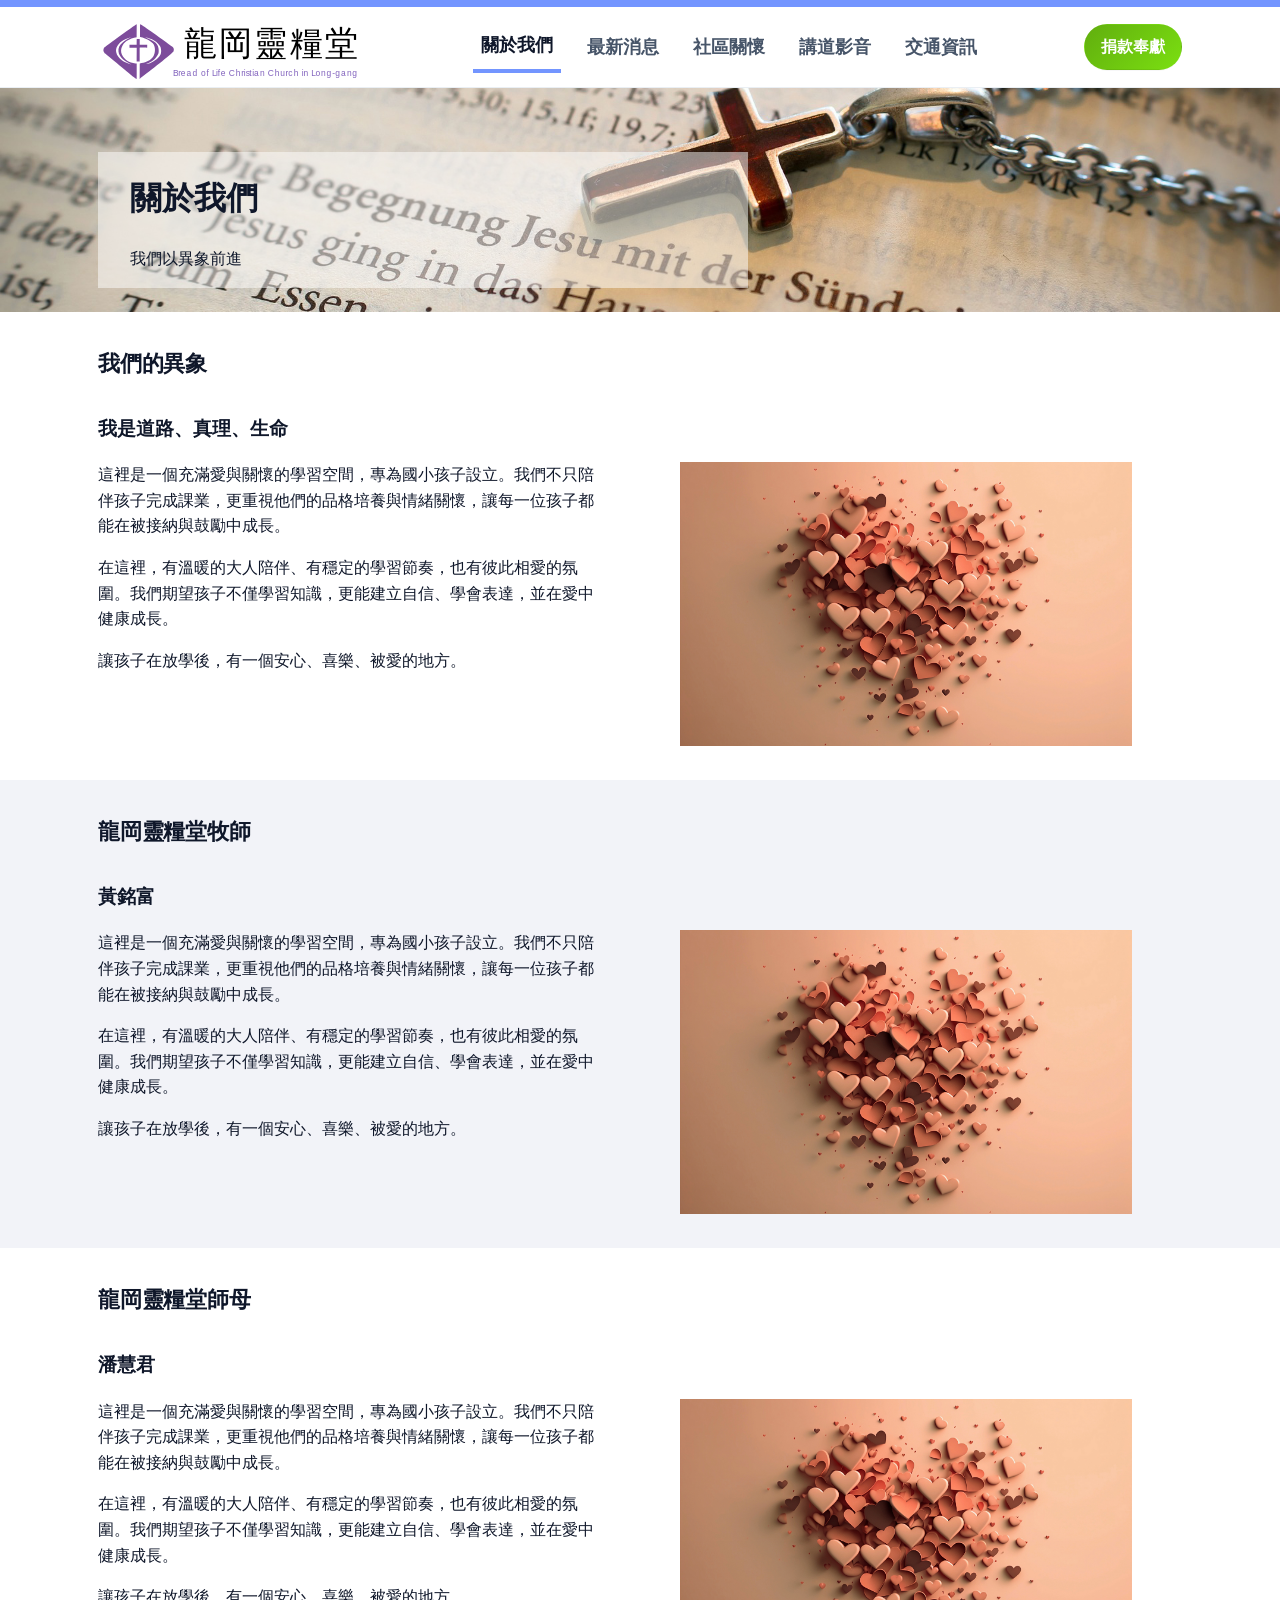
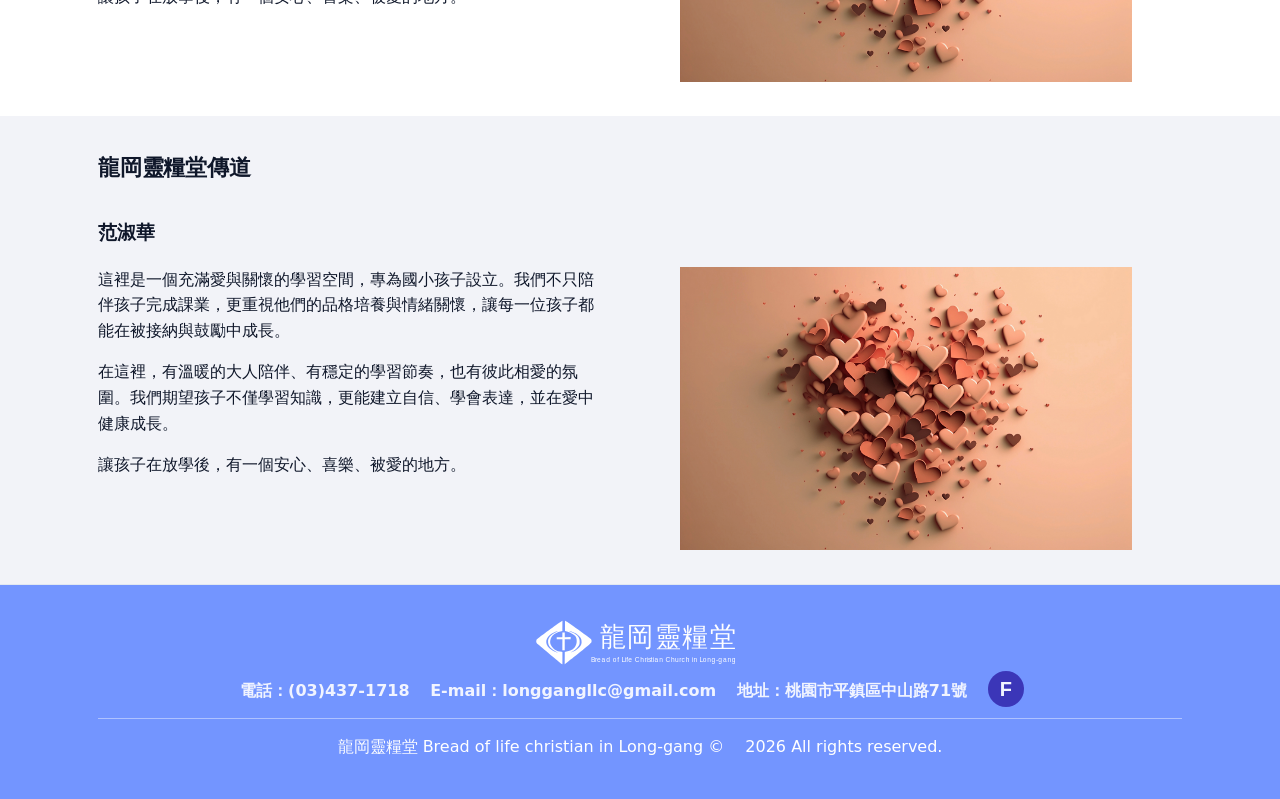
==== about.html @ 232fd652 "更新" ====
<!doctype html>
<html lang="zh-Hant">
<head>
  <meta charset="utf-8" />
  <meta name="viewport" content="width=device-width, initial-scale=1" />
  <link rel="shortcut icon" href="images/favicon.png">
  <title>關於我們：龍岡靈糧堂｜Bread of life christian in Long-gang</title>
  <meta name="description" content="歡迎來到龍岡靈糧堂。主日聚會、最新消息、講道影音、聯絡方式。" />
  <link rel="stylesheet" href="style.css">
</head>

<body>
  <!-- Header -->
  <header class="header">
    <div class="container">

      <div class="nav" >
        <a class="brand" href="index.html" aria-label="回到首頁">
          <span class="logo" aria-hidden="true"></span>
          <!--<span>龍岡靈糧堂 <span style="color:var(--muted);font-weight:750">Grace Church</span></span>-->
        </a>

        <nav class="navlinks" aria-label="主選單">
          <a href="#" class="active">關於我們</a>
          <a href="news.html">最新消息</a>
          <a href="community.html">社區關懷</a>
          <a href="index.html#sermons">講道影音</a>
          <a href="index.html#contact">交通資訊</a>
        </nav>

        <div class="nav-actions">
          <!--<a class="btn" href="#visit">第一次來？</a>-->
          <a class="btn primary" href="#donate">捐款奉獻</a>
          <button class="hamburger" id="menuBtn" aria-label="開啟選單" aria-expanded="false" aria-controls="mobileMenu">
            <svg viewBox="0 0 24 24" fill="none" stroke="currentColor" stroke-width="2" stroke-linecap="round">
              <path d="M4 6h16M4 12h16M4 18h16"/>
            </svg>
          </button>
        </div>
      </div>

      <div class="mobile" id="mobileMenu" hidden>
        <div class="mobile-inner container">
          <a href="#" class="active">關於我們</a>
          <a href="news.html">最新消息</a>
          <a href="community.html">社區關懷</a>
          <a href="index.html#sermons">講道影音</a>
          <a href="index.html#contact">交通資訊</a>
          <div class="row">
            <!--<a class="btn" style="flex:1" href="#visit">第一次來？</a>-->
            <a class="btn primary" style="flex:1" href="#donate">捐款奉獻</a>
          </div>
        </div>
      </div>

    </div>
  </header>

  <!-- Hero -->
  <main id="top" class="hero2">
    <div class="container">
      <div class="hero-grid2">
        <div>
          
          <h1>關於我們</h1>
          <p>
            <!--<span class="pill">歡迎來到龍岡靈糧堂</span>-->
            我們以異象前進
          
          </p>

          

          

        
      </div>
    </div>
  </main>

<!-- Visit -->
  <section id="director" >
    <div class="container">
      <div class="section-title">
        <h2>我們的異象</h2>
        <!--<p>交通、停車、進場流程一目了然</p>-->
      </div>

      <div class="grid1">
        <div class=""><!--card-->
          <h3>我是道路、真理、生命</h3>
          <p>
這裡是一個充滿愛與關懷的學習空間，專為國小孩子設立。我們不只陪伴孩子完成課業，更重視他們的品格培養與情緒關懷，讓每一位孩子都能在被接納與鼓勵中成長。</p>
<p>
            在這裡，有溫暖的大人陪伴、有穩定的學習節奏，也有彼此相愛的氛圍。我們期望孩子不僅學習知識，更能建立自信、學會表達，並在愛中健康成長。
            </p>
            <p>
            讓孩子在放學後，有一個安心、喜樂、被愛的地方。
          </p>
         
          
        </div>

        <div class=""><!--card-->
          <h3>&nbsp;</h3>
          <img src="images/heart2.jpg" class="img-fluid" style="width:90%;" alt="#" />
          
        </div>
      </div>


      
    </div>
  </section>



  <!-- pastor -->
  <section id="pastor" class="bgE">
    <div class="container">
      <div class="section-title">
        <h2>龍岡靈糧堂牧師</h2>
        <!--<p>簡短、溫暖、讓新朋友快速理解</p>-->
      </div>

      <div class="grid1">
        <div class=""><!--card-->
          <h3>黃銘富</h3>
          <p>
這裡是一個充滿愛與關懷的學習空間，專為國小孩子設立。我們不只陪伴孩子完成課業，更重視他們的品格培養與情緒關懷，讓每一位孩子都能在被接納與鼓勵中成長。</p>
<p>
            在這裡，有溫暖的大人陪伴、有穩定的學習節奏，也有彼此相愛的氛圍。我們期望孩子不僅學習知識，更能建立自信、學會表達，並在愛中健康成長。
            </p>
            <p>
            讓孩子在放學後，有一個安心、喜樂、被愛的地方。
          </p>
         
          
        </div>

        <div class=""><!--card-->
          <h3>&nbsp;</h3>
          <img src="images/heart2.jpg" class="img-fluid" style="width:90%;" alt="#" />
          
        </div>
      </div>

    </div>
  </section>

  

  <!-- News -->
  <section id="pastor">
    <div class="container">
      <div class="section-title">
        <h2>龍岡靈糧堂師母</h2>
        <!--<p>簡短、溫暖、讓新朋友快速理解</p>-->
      </div>

      <div class="grid1">
        <div class=""><!--card-->
          <h3>潘慧君</h3>
          <p>
這裡是一個充滿愛與關懷的學習空間，專為國小孩子設立。我們不只陪伴孩子完成課業，更重視他們的品格培養與情緒關懷，讓每一位孩子都能在被接納與鼓勵中成長。</p>
<p>
            在這裡，有溫暖的大人陪伴、有穩定的學習節奏，也有彼此相愛的氛圍。我們期望孩子不僅學習知識，更能建立自信、學會表達，並在愛中健康成長。
            </p>
            <p>
            讓孩子在放學後，有一個安心、喜樂、被愛的地方。
          </p>
         
          
        </div>

        <div class=""><!--card-->
          <h3>&nbsp;</h3>
          <img src="images/heart2.jpg" class="img-fluid" style="width:90%;" alt="#" />
          
        </div>
      </div>

    </div>
  </section>

  

   <!-- pastor -->
  <section id="pastor" class="bgE">
    <div class="container">
      <div class="section-title">
        <h2>龍岡靈糧堂傳道</h2>
        <!--<p>簡短、溫暖、讓新朋友快速理解</p>-->
      </div>

      <div class="grid1">
        <div class=""><!--card-->
          <h3>范淑華</h3>
          <p>
這裡是一個充滿愛與關懷的學習空間，專為國小孩子設立。我們不只陪伴孩子完成課業，更重視他們的品格培養與情緒關懷，讓每一位孩子都能在被接納與鼓勵中成長。</p>
<p>
            在這裡，有溫暖的大人陪伴、有穩定的學習節奏，也有彼此相愛的氛圍。我們期望孩子不僅學習知識，更能建立自信、學會表達，並在愛中健康成長。
            </p>
            <p>
            讓孩子在放學後，有一個安心、喜樂、被愛的地方。
          </p>
         
          
        </div>

        <div class=""><!--card-->
          <h3>&nbsp;</h3>
          <img src="images/heart2.jpg" class="img-fluid" style="width:90%;" alt="#" />
          
        </div>
      </div>

    </div>
  </section> 

  
  <footer>
    <div class="container">
      <div class="foot">
        <div>
          <a href="index.html"><img class="footer-logo img-fluid" src="images/white_logo.svg" alt="龍岡靈糧堂LOGO"/></a>
          
        </div>

        <div>
<small>
            <ul>
              <li>電話：(03)437-1718</li>
              <li>E-mail：longgangllc@gmail.com</li>
              <li>地址：桃園市平鎮區中山路71號</li>
              <li><a class="facebook bgC" href="https://www.facebook.com/longgangllc" target="_blank">F</a>
              </li>
            </ul>
          </small>
          
</div>

        <!--<div>
          <span>
          
          </span>
          <small>
            <ul>
            <li><a href="#about">關於我們</a> ·</li>
            
            <li><a href="#news">最新消息</a> ·</li>
            <li><a href="#community">社區關懷</a> ·</li></li>
            <li><a href="#sermons">講道影音</a> ·</li>
            <li><a href="#donate">捐款奉獻</a> ·</li>
            
            </ul>
          </small>
          
          
          
        </div>-->



        <p>龍岡靈糧堂 Bread of life christian in Long-gang © <span id="year"></span> All rights reserved.</p>
      </div>
    </div>
  </footer>


  <!-- jQuery -->
    <script src="jquery-2.1.0.min.js"></script>

  <script>
    // Mobile menu toggle
    const btn = document.getElementById('menuBtn');
    const menu = document.getElementById('mobileMenu');
    btn.addEventListener('click', () => {
      const expanded = btn.getAttribute('aria-expanded') === 'true';
      btn.setAttribute('aria-expanded', String(!expanded));
      if (menu.hasAttribute('hidden')) menu.removeAttribute('hidden');
      else menu.setAttribute('hidden', '');
    });

    // Close menu on link click (mobile)
    menu.querySelectorAll('a').forEach(a => {
      a.addEventListener('click', () => {
        btn.setAttribute('aria-expanded', 'false');
        menu.setAttribute('hidden','');
      });
    });

    // Fake submit handler
    function handleSubmit(e){
      e.preventDefault();
      const name = document.getElementById('name').value.trim() || '朋友';
      alert(`已收到！謝謝你，${name}。我們會盡快回覆你 🙌`);
      e.target.reset();
      return false;
    }

    // Footer year
    document.getElementById('year').textContent = new Date().getFullYear();
  </script>
</body>
</html>
---- style.css ----
:root{
      --tempA:#7395FF;
      --tempB:#7B6BE7;
      --tempC:#362CB1;
      --tempD:#ED5F6F;
      --tempE:#F2F3F8;
      --bg:#ffffff;
      --text:#0f172a;      /* slate-900 */
      --muted:#475569;     /* slate-600 */
      --mainColor:#7d4c9b;
      --border:#e2e8f0;    /* slate-200 */
      --card:#ffffff;
      --soft:#f8fafc;      /* slate-50 */
      --brand:#61AE0E;     /* blue-600 #2563eb*/
      --brand2:#7BDF11;    /* sky-500 #0ea5e9*/
      --ring: rgba(37,99,235,.25);
      --shadow: 0 10px 30px rgba(15,23,42,.08);
      --radius: 18px;
      --max: 1120px;
    }

    *{box-sizing:border-box}
    html,body{height:100%}
    body{
      margin:0;
      font-family: ui-sans-serif, system-ui, -apple-system, Segoe UI, Roboto, "Noto Sans TC", Arial, "Apple Color Emoji", "Segoe UI Emoji";
      color:var(--text);
      background:var(--bg);
      line-height:1.6;
    }
    a{color:inherit;text-decoration:none}
    img{max-width:100%;display:block}
    .container{max-width:var(--max);margin:0 auto;padding:0 18px}
    .btn{
      display:inline-flex;align-items:center;justify-content:center;
      gap:10px;
      padding:9px 16px;
      border-radius:999px;
      border:1px solid var(--border);
      background:#fff;
      font-weight:650;
      box-shadow: 0 1px 0 rgba(15,23,42,.03);
      transition: .18s ease;
      cursor:pointer;
      user-select:none;
      font-size:16px;
    }
    .btn:hover{transform:translateY(-1px);box-shadow:0 14px 30px rgba(15,23,42,.10)}
    .btn.primary{
      border-color:transparent;
      background: linear-gradient(135deg, var(--brand), var(--brand2));
      color:#fff;
    }
    .pill{
      display:inline-flex;align-items:center;gap:8px;
      padding:6px 10px;border-radius:999px;
      background:rgba(37,99,235,.08);
      color:var(--brand);
      font-weight:650;
      border: 1px solid rgba(37,99,235,.18);
    }
    .bgA{background-color: var(--tempA); color:var(--bg);}
    .bgB{background-color: var(--tempB); color:var(--bg);}
    .bgC{background-color: var(--tempC); color:var(--bg);}
    .bgD{background-color: var(--tempD); color:var(--bg);}
    .bgE{background-color: var(--tempE); }


    /* sermons */
    #sermons{
      padding-top:3em;
      background: url("images/bg_book.jpg") no-repeat left top;
      background-size: cover;
    }
    #sermons h2{color: var(--bg);}

    /* Header */
    .header{
      position:sticky;top:0;z-index:50;
      background: rgba(255,255,255,.85);
      backdrop-filter:saturate(180%) blur(10px);
      border-bottom:1px solid rgba(226,232,240,.7);
      border-top:7px solid var(--tempA);
    }
    .nav{
      display:flex;align-items:center;justify-content:space-between;
      height:80px;font-size: 18px;
    }
    .brand{
      display:flex;align-items:center;gap:10px;
      font-weight:800;letter-spacing:.2px;
      padding-top:20px;
    }
    .logo{
      height:80px;width:275px;border-radius:10px;

      /*background: linear-gradient(135deg, var(--brand), var(--brand2));
      box-shadow: 0 10px 25px rgba(37,99,235,.25);*/
      background: url("images/web_logo.svg") no-repeat ;
    }
    .navlinks{
      display:flex;gap:18px;align-items:center;
      font-weight:650;color:var(--muted);
    }
    .navlinks a{padding:10px 8px;border-radius:10px}
    .navlinks a:hover{background:var(--soft);color:var(--text)}
    .navlinks a.active{border-bottom:4px solid var(--tempA); color:var(--text); border-radius: 0px;}

    .nav-actions{display:flex;gap:10px;align-items:center}
    .hamburger{
      display:none;
      width:44px;height:44px;border-radius:12px;
      border:1px solid var(--border);
      background:#fff;
      align-items:center;justify-content:center;
      cursor:pointer;
    }
    .hamburger:focus{outline:3px solid var(--ring);outline-offset:2px}
    .hamburger svg{width:22px;height:22px}

    /* Mobile menu */
    [hidden] {
     display: none !important;
    }
    .mobile{
      /*display:none;*/
      border-top:1px solid rgba(226,232,240,.7);
      background:#fff;
    }
    .mobile-inner{padding:12px 0}
    .mobile a{
      display:block;
      padding:12px 12px;
      border-radius:12px;
      color:var(--muted);
      font-weight:700;
    }
    .mobile a:hover{background:var(--soft);color:var(--text)}
    .mobile .row{display:flex;gap:10px;padding:12px}

    

    /* Hero */
    .hero{
      position:relative;
      overflow:hidden;
      padding: 64px 0 24px;
      background: url('images/jesus-lionA.jpg') no-repeat;
      background-size: cover;

    }
    .hero::before{
      content:"";
      position:absolute;inset:-20% -20% auto -20%;
      height:420px;
      background:
        radial-gradient(600px 220px at 20% 30%, rgba(14,165,233,.18), transparent 60%),
        radial-gradient(700px 260px at 80% 15%, rgba(37,99,235,.20), transparent 60%),
        radial-gradient(700px 260px at 50% 95%, rgba(37,99,235,.10), transparent 60%);
      pointer-events:none;
    }
    .hero-grid{
      display:grid;
      grid-template-columns: 1.05fr .95fr;
      gap: 28px;
      align-items:stretch;
      position:relative;

    }
    .hero h1{
      width:320px;
      
      font-size: clamp(30px, 4vw, 32px);
      line-height:1.15;
      margin:14px 0 10px auto;
      letter-spacing:-.02em;
      text-shadow: 2px 2px  5px #fff;
    }
    .hero p{

      width:320px;
      padding:20px;
      background-color: var(--card);
      color:var(--muted);
      font-weight:bold;
      font-size: 16.5px;
      margin: 0  0 8em auto ;
      text-shadow: 2px 2px  5px #fff;
      

    }
    .hero-cta{display:flex;gap:10px;flex-wrap:wrap;margin-top:12px}
    .hero-card{
      /*background: var(--card);*/
      border:1px solid var(--border);
      border-radius: var(--radius);
      box-shadow: var(--shadow);
      padding: 18px;
    }


    .hero2{
      position:relative;
      overflow:hidden;
      padding: 64px 0 24px;
      background: url('images/bible.jpg') no-repeat left center;
      background-size: cover;

    }
    .hero-grid2{
      display:grid;
      grid-template-columns: 1.05fr .1fr;
      gap: 28px;
      width: 60%;
      background: rgba(255,255,255,.5);
      align-items:stretch;
      position:relative;
      

    }
    
    .hero-grid2 div{
      padding-left:2em;
    }



    .mini-grid{
      display:grid;
      grid-template-columns: 1fr 1fr;
      gap: 12px;
      margin-top: 12px;
    }
    .mini{
      border:1px solid var(--border);
      border-radius: 14px;
      padding: 18px 12px;
      font-size: 17px;
      /*background: #fff;*/
    }
    .mini b{display:block}
    .mini span{color:var(--bg);font-weight:normal;}
    .card-image div img {
      border-radius:8px;
      transition: all .4s  ease;
    }
    .card-image div:hover img {
      opacity: 0.8;
      
    }
    .icon{
      width:34px;height:34px;border-radius:12px;
      background: rgba(37,99,235,.08);
      border:1px solid rgba(37,99,235,.18);
      display:flex;align-items:center;justify-content:center;
      color:var(--brand);
      margin-bottom:8px;
    }
    .icon svg{width:18px;height:18px}

    /* Sections */
    section{padding: 34px 0}
    .section-title{
      display:flex;align-items:flex-end;justify-content:space-between;gap:12px;
      margin-bottom: 14px;
    }
    .section-title h2{
      margin:0;
      font-size: 22px;
      letter-spacing:-.01em;
    }
    .section-title p{margin:0;color:var(--muted);font-weight:600}

    .grid3{
      display:grid;
      grid-template-columns: repeat(3, 1fr);
      gap: 14px;
    }
    .grid2{
      display:grid;
      grid-template-columns: 1fr 1fr;
      gap: 14px;
    }
    .grid1{
      display:grid;
      grid-template-columns: 1fr 1fr;
      gap: 80px;
    }
    .card{
      background: var(--card);
      border: 1px solid var(--border);
      border-radius: var(--radius);
      padding: 16px;
      box-shadow: 0 6px 18px rgba(15,23,42,.06);
    }
    .card h3{margin:4px 0 6px;font-size:20px}
    .card p{margin:0 0 18px 0;color:var(--muted)}
    .meta{margin-top:10px;color:var(--muted);font-weight:650;font-size:14px}
    .card-color{
      /*background: var(--card);*/
      border: 1px solid var(--border);
      border-radius: var(--radius);
      padding: 16px;
      box-shadow: 0 6px 18px rgba(15,23,42,.06);
    }
    .card-color h3{margin:4px 0 6px;font-size:20px}
    .card-color p{margin:0;color:var(--bg)}
    .meta-color{margin-top:10px;color:var(--bg);font-weight:650;font-size:16px}
    .card-color a{color:var(--brand2);}
    .tag-color {
      display:inline-flex;align-items:center;
      padding:6px 20px;border-radius:999px;
      /*background: var(--soft);*/
      border:1px solid var(--border);
      color:var(--bg);
      font-weight:bold;
      font-size:15px;
    }
    .tag{
      display:inline-flex;align-items:center;
      padding:6px 10px;border-radius:999px;
      background: var(--soft);
      border:1px solid var(--border);
      color:var(--muted);
      font-weight:700;
      font-size:12px;
    }

    /* Media */
    .embed{
      border-radius: var(--radius);
      overflow:hidden;
      border:1px solid var(--border);
      background:#000;
      aspect-ratio: 16 / 9;
    }
    iframe{width:100%;height:100%;border:0}

    /* Footer */
    footer{
      padding: 30px 0 40px;
      border-top: 1px solid var(--border);
      background: var(--tempA);
      /*margin-top: 22px;*/
    }
    .foot{
      /*display:flex;gap:18px;justify-content:space-between;flex-wrap:wrap;*/
      color:var(--muted);
      font-weight:650;
    }
    .foot div { margin:0; padding: 0;}
    .foot small{opacity:.9}
    
    .foot > a{color:var(--text);}
    .foot > a:hover{text-decoration:underline}
    .footer-logo {width: 20%; margin:0 auto; padding: 0;}
    .foot p {
      color: var(--bg);
      border-top:1px solid #AFC2FF;
      font-weight: normal; 
      font-size:16px; 
      text-align: center;
      margin:0;
      padding-top:15px;
      width: 100%;}
    .foot span {margin-left:1em;}
    .foot span a {color:var(--bg); border-color:var(--tempB);transition: all .3s ease;}
    .foot span a:hover {color:var(--bg); background-color:var(--tempD);}
    .foot ul { text-align: center; margin:0 0 1em; padding: 0;}
    .foot ul li {font-size:16px;color: var(--bg); list-style: none; padding-right:1em; margin:auto;display: inline-block;}
    .foot .facebook {font-family: "arial"; font-weight: bold; font-size: 20px; padding:7px 12px; border-radius: 50px; background: var(--tempC);transition: all .3s ease;}
    .foot a.facebook:hover {background: var(--bg);color: var(--tempC);}


    /* Forms */
    .form{
      display:grid;
      gap: 10px;
    }
    label{font-weight:750}
    input, textarea{
      width:100%;
      padding: 12px 12px;
      border-radius: 14px;
      border:1px solid var(--border);
      font: inherit;
      outline:none;
      background:#fff;
    }
    input:focus, textarea:focus{outline:3px solid var(--ring);border-color:rgba(37,99,235,.35)}
    textarea{min-height:120px;resize:vertical}

    /* Responsive */
    @media (max-width: 900px){
      .foot div{width:100%; text-align: center;}
      .foot small {margin:auto;}
      .footer-logo{margin:auto;width: 40%; }
      .hero-grid{grid-template-columns:1fr}
      .grid3{grid-template-columns:1fr}
      .grid2{grid-template-columns:1fr}
      .navlinks{display:none}
      .hamburger{display:flex}
      .mini-grid{grid-template-columns:1fr 1fr}
      .nav-actions a {display: none;}
    }
    @media (max-width: 520px){
      .footer-logo{margin:auto;width: 60%; }
      .mini-grid{grid-template-columns:1fr}
      .hero{padding-top:46px}
    }
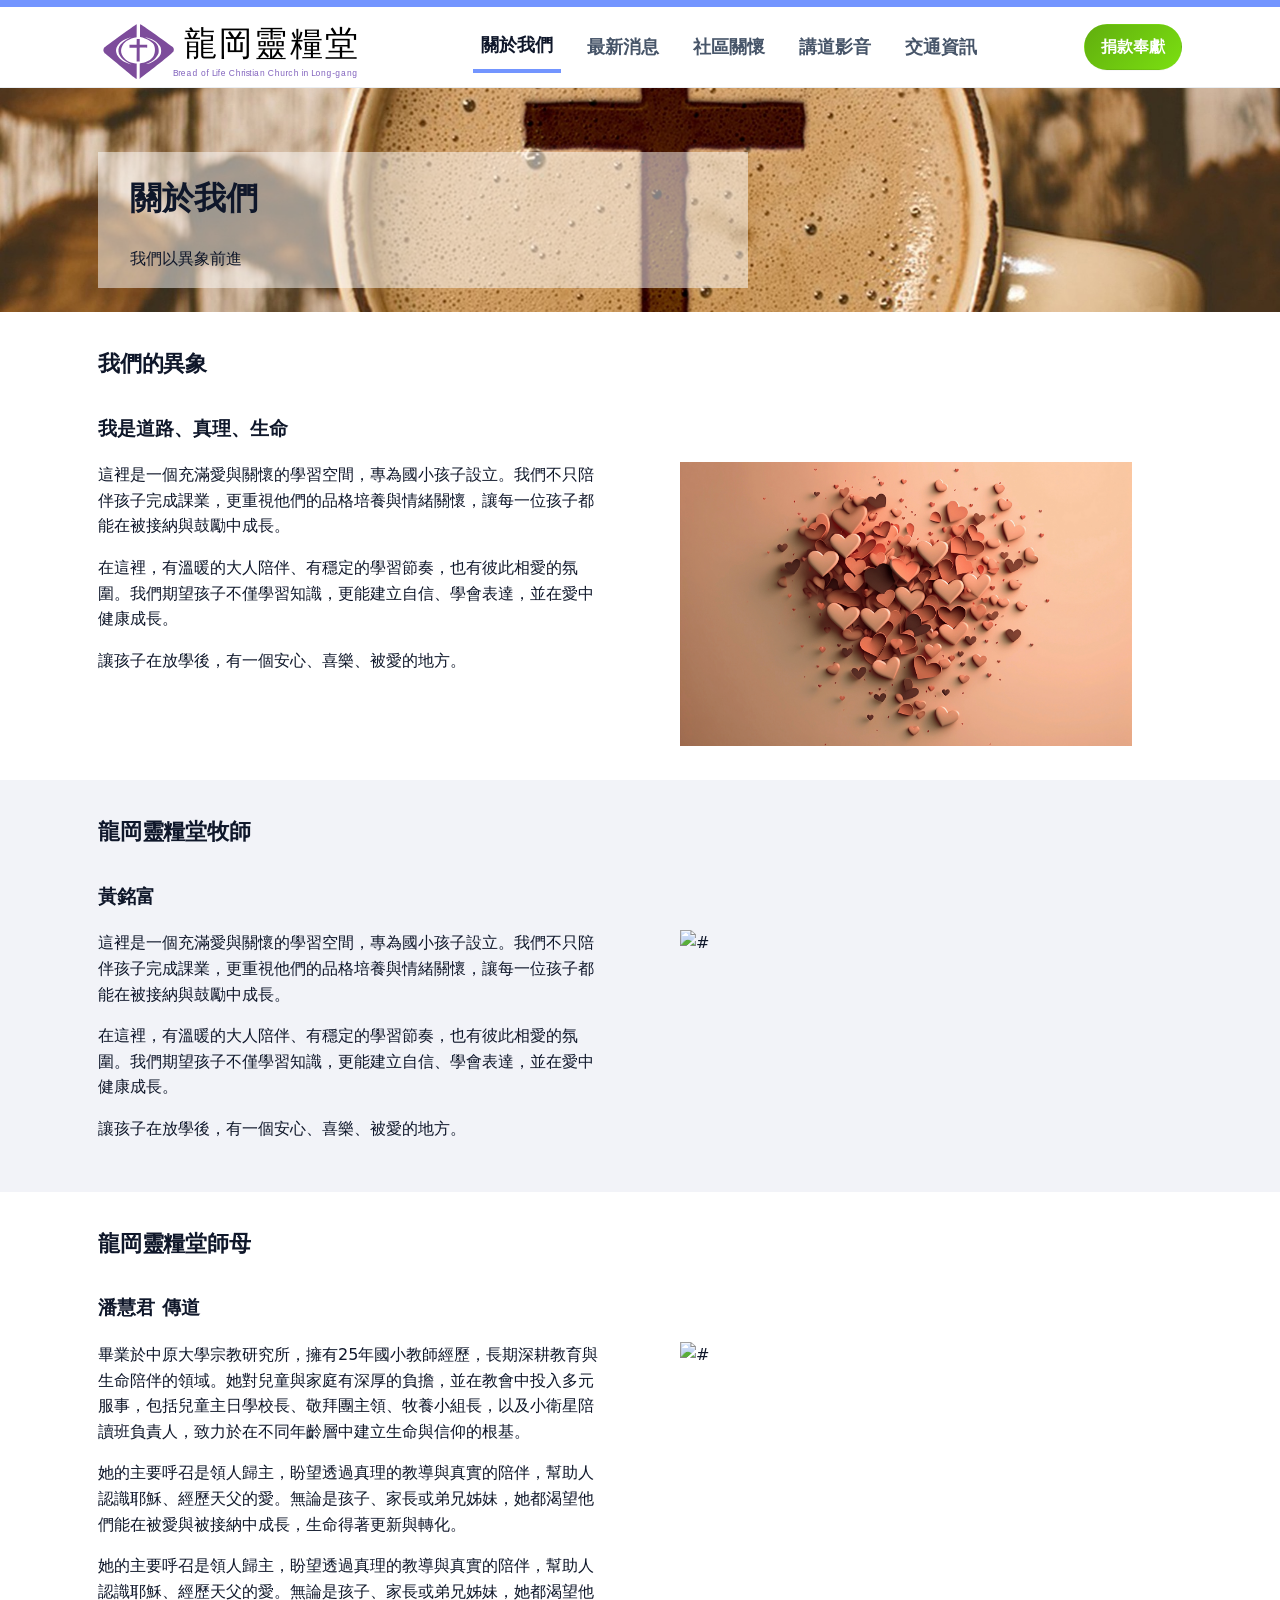
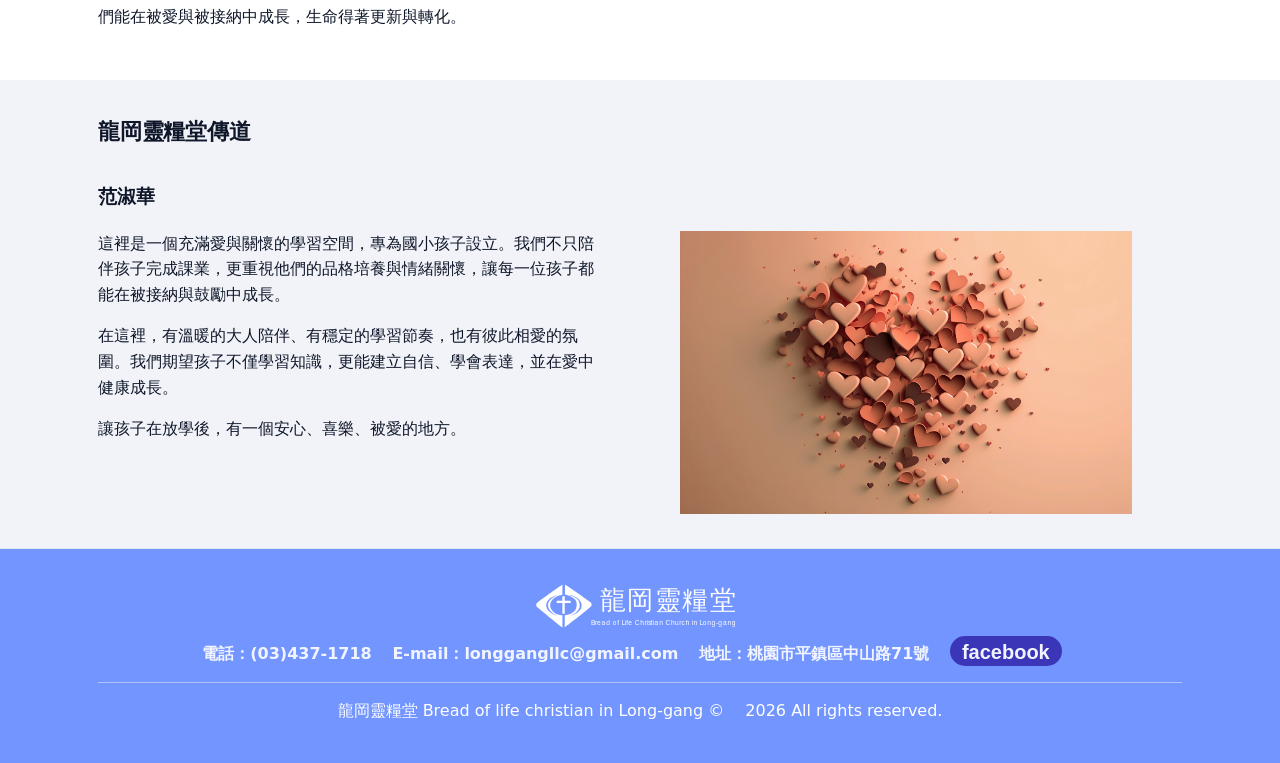
==== commit 68687bca: "更新" ====
--- a/about.html
+++ b/about.html
@@ -140,7 +140,7 @@
 
         <div class=""><!--card-->
           <h3>&nbsp;</h3>
-          <img src="images/heart2.jpg" class="img-fluid" style="width:90%;" alt="#" />
+          <img src="images/about02.jpg" class="img-fluid" style="width:90%;" alt="#" />
           
         </div>
       </div>
@@ -160,7 +160,42 @@
 
       <div class="grid1">
         <div class=""><!--card-->
-          <h3>潘慧君</h3>
+          <h3>潘慧君 傳道</h3>
+          <p>
+畢業於中原大學宗教研究所，擁有25年國小教師經歷，長期深耕教育與生命陪伴的領域。她對兒童與家庭有深厚的負擔，並在教會中投入多元服事，包括兒童主日學校長、敬拜團主領、牧養小組長，以及小衛星陪讀班負責人，致力於在不同年齡層中建立生命與信仰的根基。</p>
+<p>
+            她的主要呼召是領人歸主，盼望透過真理的教導與真實的陪伴，幫助人認識耶穌、經歷天父的愛。無論是孩子、家長或弟兄姊妹，她都渴望他們能在被愛與被接納中成長，生命得著更新與轉化。
+            </p>
+            <p>
+            她的主要呼召是領人歸主，盼望透過真理的教導與真實的陪伴，幫助人認識耶穌、經歷天父的愛。無論是孩子、家長或弟兄姊妹，她都渴望他們能在被愛與被接納中成長，生命得著更新與轉化。
+          </p>
+         
+          
+        </div>
+
+        <div class=""><!--card-->
+          <h3>&nbsp;</h3>
+          <img src="images/about03.jpg" class="img-fluid" style="width:90%;" alt="#" />
+          
+        </div>
+      </div>
+
+    </div>
+  </section>
+
+  
+
+   <!-- pastor -->
+  <section id="pastor" class="bgE">
+    <div class="container">
+      <div class="section-title">
+        <h2>龍岡靈糧堂傳道</h2>
+        <!--<p>簡短、溫暖、讓新朋友快速理解</p>-->
+      </div>
+
+      <div class="grid1">
+        <div class=""><!--card-->
+          <h3>范淑華</h3>
           <p>
 這裡是一個充滿愛與關懷的學習空間，專為國小孩子設立。我們不只陪伴孩子完成課業，更重視他們的品格培養與情緒關懷，讓每一位孩子都能在被接納與鼓勵中成長。</p>
 <p>
@@ -181,41 +216,6 @@
       </div>
 
     </div>
-  </section>
-
-  
-
-   <!-- pastor -->
-  <section id="pastor" class="bgE">
-    <div class="container">
-      <div class="section-title">
-        <h2>龍岡靈糧堂傳道</h2>
-        <!--<p>簡短、溫暖、讓新朋友快速理解</p>-->
-      </div>
-
-      <div class="grid1">
-        <div class=""><!--card-->
-          <h3>范淑華</h3>
-          <p>
-這裡是一個充滿愛與關懷的學習空間，專為國小孩子設立。我們不只陪伴孩子完成課業，更重視他們的品格培養與情緒關懷，讓每一位孩子都能在被接納與鼓勵中成長。</p>
-<p>
-            在這裡，有溫暖的大人陪伴、有穩定的學習節奏，也有彼此相愛的氛圍。我們期望孩子不僅學習知識，更能建立自信、學會表達，並在愛中健康成長。
-            </p>
-            <p>
-            讓孩子在放學後，有一個安心、喜樂、被愛的地方。
-          </p>
-         
-          
-        </div>
-
-        <div class=""><!--card-->
-          <h3>&nbsp;</h3>
-          <img src="images/heart2.jpg" class="img-fluid" style="width:90%;" alt="#" />
-          
-        </div>
-      </div>
-
-    </div>
   </section> 
 
   
@@ -233,7 +233,7 @@
               <li>電話：(03)437-1718</li>
               <li>E-mail：longgangllc@gmail.com</li>
               <li>地址：桃園市平鎮區中山路71號</li>
-              <li><a class="facebook bgC" href="https://www.facebook.com/longgangllc" target="_blank">F</a>
+              <li><a class="facebook bgC" href="https://www.facebook.com/longgangllc" target="_blank">facebook</a>
               </li>
             </ul>
           </small>
--- a/style.css
+++ b/style.css
@@ -203,7 +203,7 @@
       position:relative;
       overflow:hidden;
       padding: 64px 0 24px;
-      background: url('images/bible.jpg') no-repeat left center;
+      background: url('images/jeffjacobs.jpg') no-repeat left center;
       background-size: cover;
 
     }
@@ -218,7 +218,7 @@
       
 
     }
-    
+
     .hero-grid2 div{
       padding-left:2em;
     }
@@ -271,6 +271,7 @@
     }
     .section-title p{margin:0;color:var(--muted);font-weight:600}
 
+    table a:hover {color:var(--tempB);}
     .grid3{
       display:grid;
       grid-template-columns: repeat(3, 1fr);
@@ -286,6 +287,7 @@
       grid-template-columns: 1fr 1fr;
       gap: 80px;
     }
+    
     .card{
       background: var(--card);
       border: 1px solid var(--border);
@@ -368,7 +370,7 @@
     .foot span a:hover {color:var(--bg); background-color:var(--tempD);}
     .foot ul { text-align: center; margin:0 0 1em; padding: 0;}
     .foot ul li {font-size:16px;color: var(--bg); list-style: none; padding-right:1em; margin:auto;display: inline-block;}
-    .foot .facebook {font-family: "arial"; font-weight: bold; font-size: 20px; padding:7px 12px; border-radius: 50px; background: var(--tempC);transition: all .3s ease;}
+    .foot .facebook {font-family: "Arial"; font-weight: bold; font-size: 20px; padding:5px 12px 3px 12px ; border-radius: 50px; background: var(--tempC);transition: all .3s ease;}
     .foot a.facebook:hover {background: var(--bg);color: var(--tempC);}
 
 
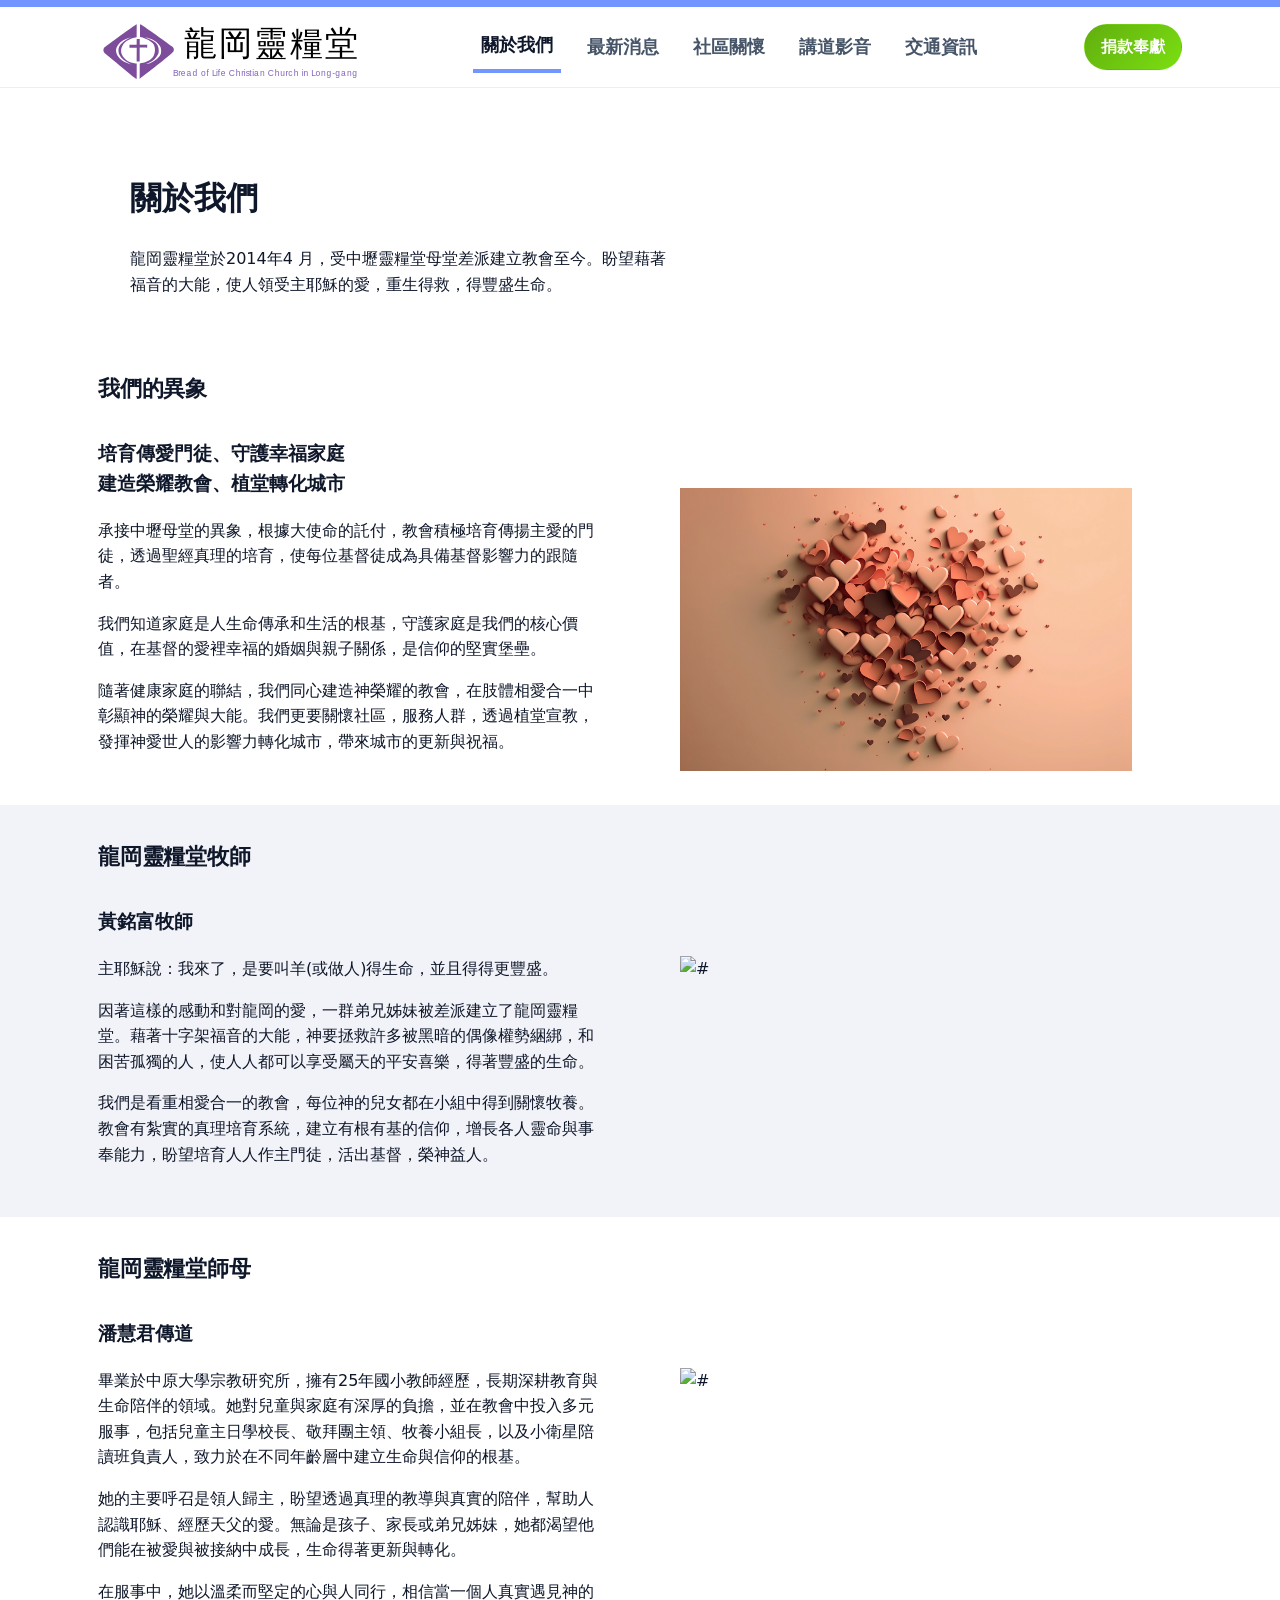
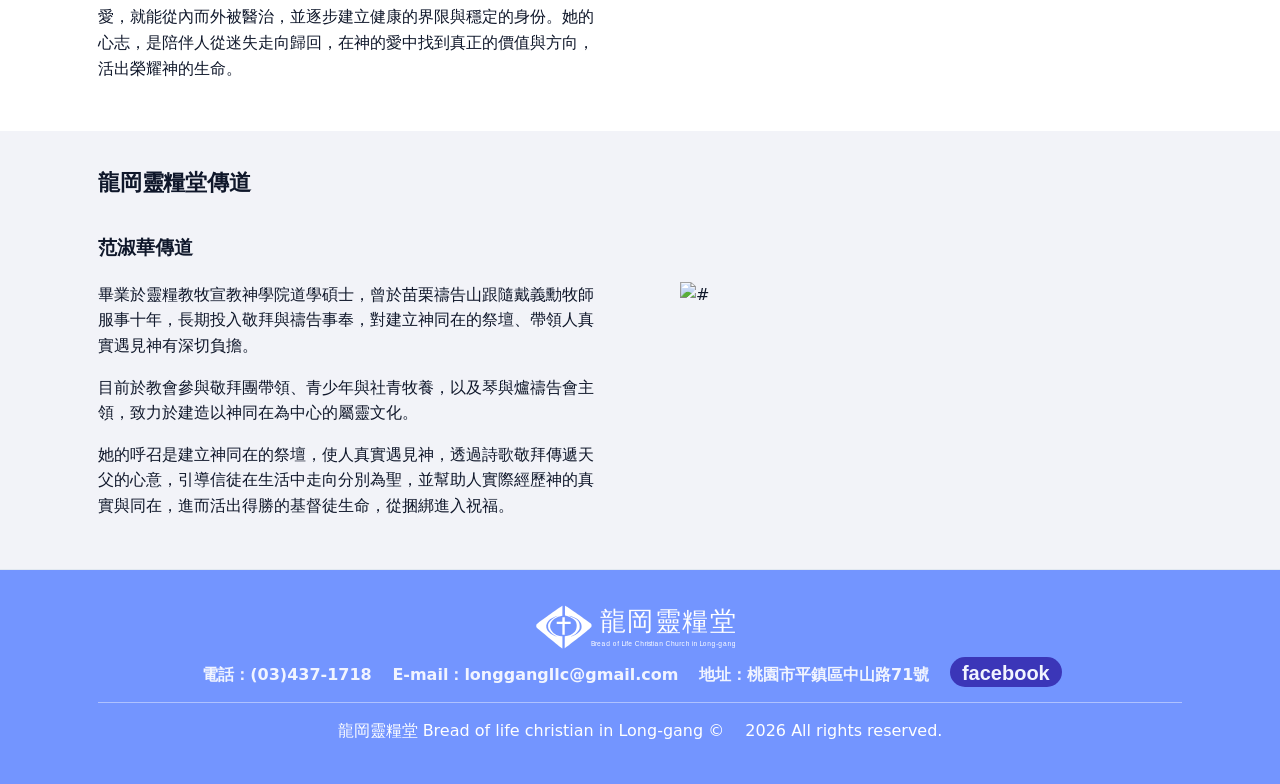
==== commit 8ef9cf21: "更新" ====
--- a/about.html
+++ b/about.html
@@ -3,9 +3,12 @@
 <head>
   <meta charset="utf-8" />
   <meta name="viewport" content="width=device-width, initial-scale=1" />
+  <meta name="description" content="龍岡靈糧堂於2014年4 月，受中壢靈糧堂母堂差派建立教會至今。盼望藉著福音的大能，使人領受主耶穌的愛，重生得救，得豐盛生命。" />
+
+  <link rel="canonical" href="https://www.longgangllc.org">
   <link rel="shortcut icon" href="images/favicon.png">
   <title>關於我們：龍岡靈糧堂｜Bread of life christian in Long-gang</title>
-  <meta name="description" content="歡迎來到龍岡靈糧堂。主日聚會、最新消息、講道影音、聯絡方式。" />
+
   <link rel="stylesheet" href="style.css">
 </head>
 
@@ -65,7 +68,7 @@
           <h1>關於我們</h1>
           <p>
             <!--<span class="pill">歡迎來到龍岡靈糧堂</span>-->
-            我們以異象前進
+            龍岡靈糧堂於2014年4 月，受中壢靈糧堂母堂差派建立教會至今。盼望藉著福音的大能，使人領受主耶穌的愛，重生得救，得豐盛生命。
           
           </p>
 
@@ -88,14 +91,16 @@
 
       <div class="grid1">
         <div class=""><!--card-->
-          <h3>我是道路、真理、生命</h3>
-          <p>
-這裡是一個充滿愛與關懷的學習空間，專為國小孩子設立。我們不只陪伴孩子完成課業，更重視他們的品格培養與情緒關懷，讓每一位孩子都能在被接納與鼓勵中成長。</p>
+          <h3>培育傳愛門徒、守護幸福家庭<br>建造榮耀教會、植堂轉化城市</h3>
+          
+          <p>
+承接中壢母堂的異象，根據大使命的託付，教會積極培育傳揚主愛的門徒，透過聖經真理的培育，使每位基督徒成為具備基督影響力的跟隨者。</p>
 <p>
-            在這裡，有溫暖的大人陪伴、有穩定的學習節奏，也有彼此相愛的氛圍。我們期望孩子不僅學習知識，更能建立自信、學會表達，並在愛中健康成長。
+            我們知道家庭是人生命傳承和生活的根基，守護家庭是我們的核心價值，在基督的愛裡幸福的婚姻與親子關係，是信仰的堅實堡壘。
+
             </p>
             <p>
-            讓孩子在放學後，有一個安心、喜樂、被愛的地方。
+            隨著健康家庭的聯結，我們同心建造神榮耀的教會，在肢體相愛合一中彰顯神的榮耀與大能。我們更要關懷社區，服務人群，透過植堂宣教，發揮神愛世人的影響力轉化城市，帶來城市的更新與祝福。
           </p>
          
           
@@ -125,14 +130,13 @@
 
       <div class="grid1">
         <div class=""><!--card-->
-          <h3>黃銘富</h3>
-          <p>
-這裡是一個充滿愛與關懷的學習空間，專為國小孩子設立。我們不只陪伴孩子完成課業，更重視他們的品格培養與情緒關懷，讓每一位孩子都能在被接納與鼓勵中成長。</p>
-<p>
-            在這裡，有溫暖的大人陪伴、有穩定的學習節奏，也有彼此相愛的氛圍。我們期望孩子不僅學習知識，更能建立自信、學會表達，並在愛中健康成長。
+          <h3>黃銘富牧師</h3>
+          <p>主耶穌說：我來了，是要叫羊(或做人)得生命，並且得得更豐盛。 </p>
+          <p>
+            因著這樣的感動和對龍岡的愛，一群弟兄姊妹被差派建立了龍岡靈糧堂。藉著十字架福音的大能，神要拯救許多被黑暗的偶像權勢綑綁，和困苦孤獨的人，使人人都可以享受屬天的平安喜樂，得著豐盛的生命。
             </p>
             <p>
-            讓孩子在放學後，有一個安心、喜樂、被愛的地方。
+            我們是看重相愛合一的教會，每位神的兒女都在小組中得到關懷牧養。教會有紮實的真理培育系統，建立有根有基的信仰，增長各人靈命與事奉能力，盼望培育人人作主門徒，活出基督，榮神益人。
           </p>
          
           
@@ -160,14 +164,14 @@
 
       <div class="grid1">
         <div class=""><!--card-->
-          <h3>潘慧君 傳道</h3>
+          <h3>潘慧君傳道</h3>
           <p>
 畢業於中原大學宗教研究所，擁有25年國小教師經歷，長期深耕教育與生命陪伴的領域。她對兒童與家庭有深厚的負擔，並在教會中投入多元服事，包括兒童主日學校長、敬拜團主領、牧養小組長，以及小衛星陪讀班負責人，致力於在不同年齡層中建立生命與信仰的根基。</p>
 <p>
             她的主要呼召是領人歸主，盼望透過真理的教導與真實的陪伴，幫助人認識耶穌、經歷天父的愛。無論是孩子、家長或弟兄姊妹，她都渴望他們能在被愛與被接納中成長，生命得著更新與轉化。
             </p>
             <p>
-            她的主要呼召是領人歸主，盼望透過真理的教導與真實的陪伴，幫助人認識耶穌、經歷天父的愛。無論是孩子、家長或弟兄姊妹，她都渴望他們能在被愛與被接納中成長，生命得著更新與轉化。
+            在服事中，她以溫柔而堅定的心與人同行，相信當一個人真實遇見神的愛，就能從內而外被醫治，並逐步建立健康的界限與穩定的身份。她的心志，是陪伴人從迷失走向歸回，在神的愛中找到真正的價值與方向，活出榮耀神的生命。
           </p>
          
           
@@ -195,14 +199,14 @@
 
       <div class="grid1">
         <div class=""><!--card-->
-          <h3>范淑華</h3>
-          <p>
-這裡是一個充滿愛與關懷的學習空間，專為國小孩子設立。我們不只陪伴孩子完成課業，更重視他們的品格培養與情緒關懷，讓每一位孩子都能在被接納與鼓勵中成長。</p>
+          <h3>范淑華傳道</h3>
+          <p>
+畢業於靈糧教牧宣教神學院道學碩士，曾於苗栗禱告山跟隨戴義勳牧師服事十年，長期投入敬拜與禱告事奉，對建立神同在的祭壇、帶領人真實遇見神有深切負擔。</p>
 <p>
-            在這裡，有溫暖的大人陪伴、有穩定的學習節奏，也有彼此相愛的氛圍。我們期望孩子不僅學習知識，更能建立自信、學會表達，並在愛中健康成長。
+           目前於教會參與敬拜團帶領、青少年與社青牧養，以及琴與爐禱告會主領，致力於建造以神同在為中心的屬靈文化。
             </p>
             <p>
-            讓孩子在放學後，有一個安心、喜樂、被愛的地方。
+            她的呼召是建立神同在的祭壇，使人真實遇見神，透過詩歌敬拜傳遞天父的心意，引導信徒在生活中走向分別為聖，並幫助人實際經歷神的真實與同在，進而活出得勝的基督徒生命，從捆綁進入祝福。
           </p>
          
           
@@ -210,7 +214,7 @@
 
         <div class=""><!--card-->
           <h3>&nbsp;</h3>
-          <img src="images/heart2.jpg" class="img-fluid" style="width:90%;" alt="#" />
+          <img src="images/about04.jpg" class="img-fluid" style="width:90%;" alt="#" />
           
         </div>
       </div>
--- a/style.css
+++ b/style.css
@@ -203,7 +203,7 @@
       position:relative;
       overflow:hidden;
       padding: 64px 0 24px;
-      background: url('images/jeffjacobs.jpg') no-repeat left center;
+      background: url('images/pray.jpg') no-repeat left center;
       background-size: cover;
 
     }
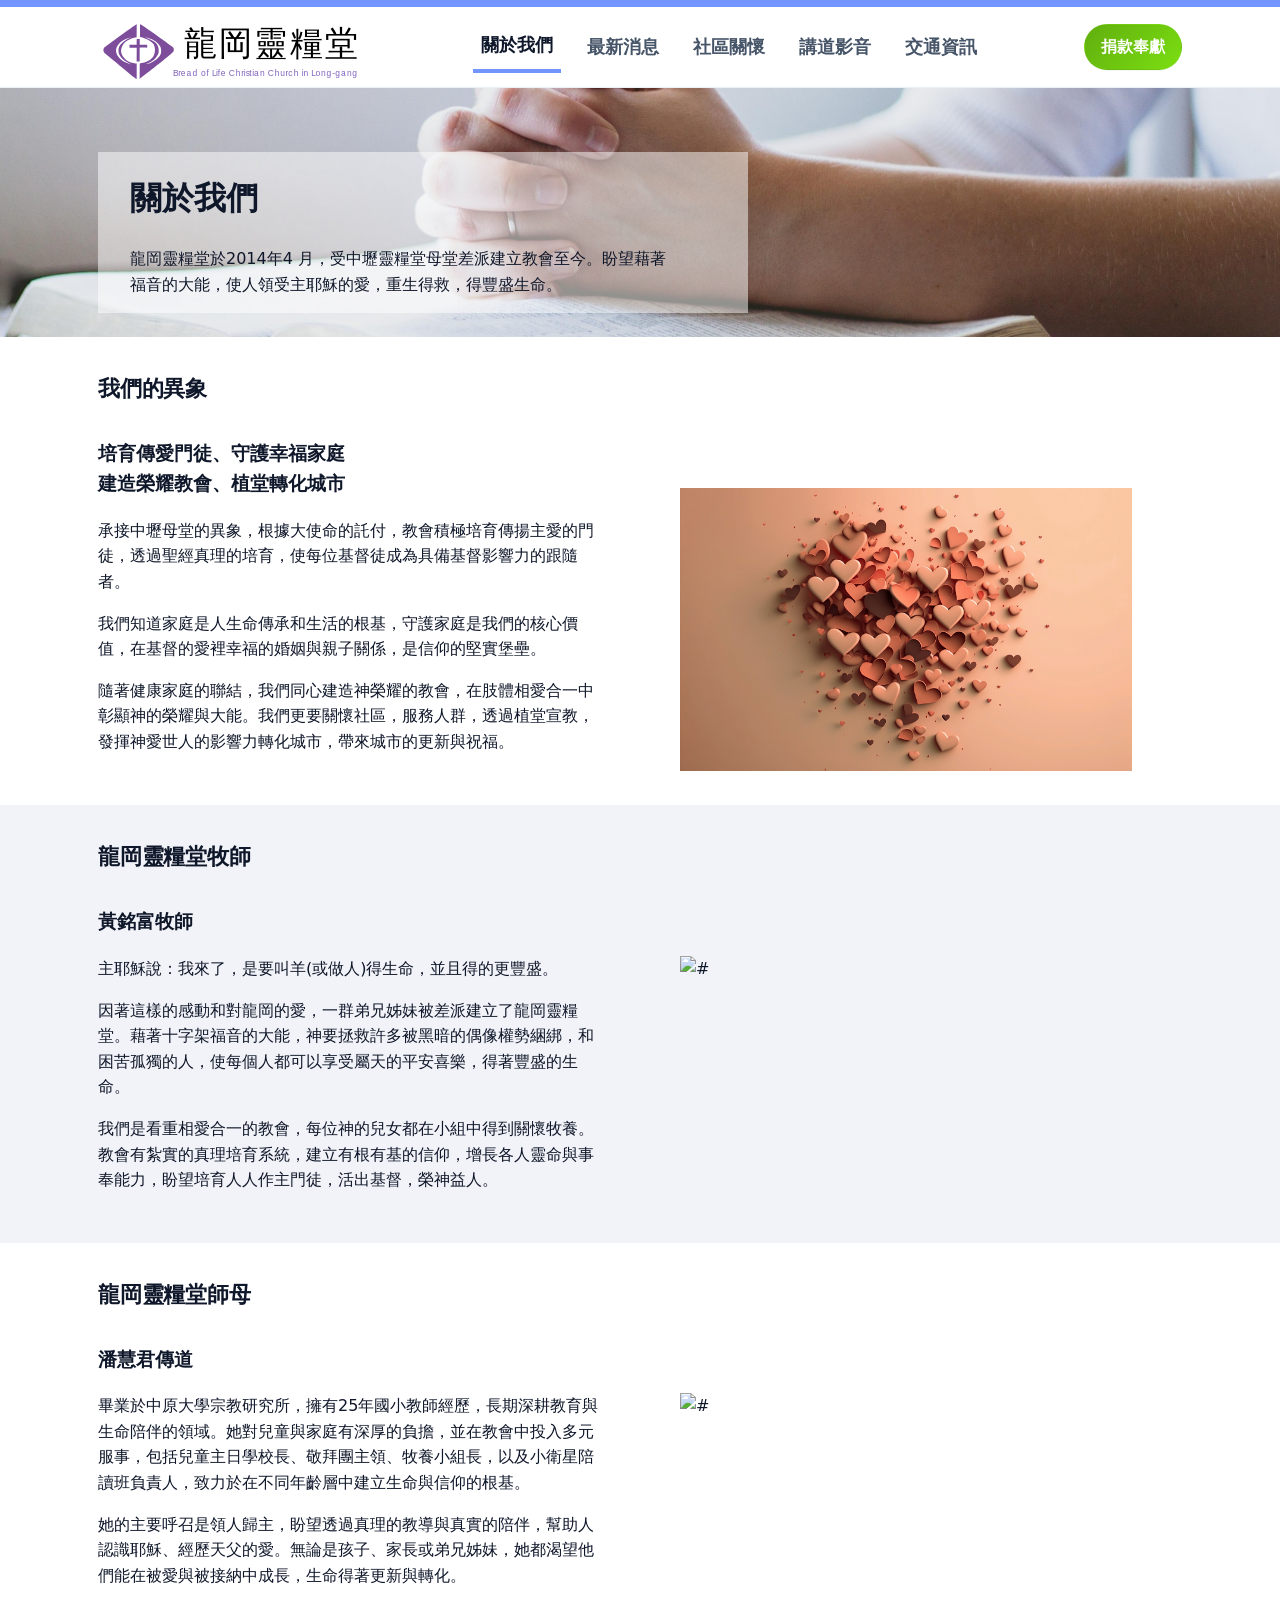
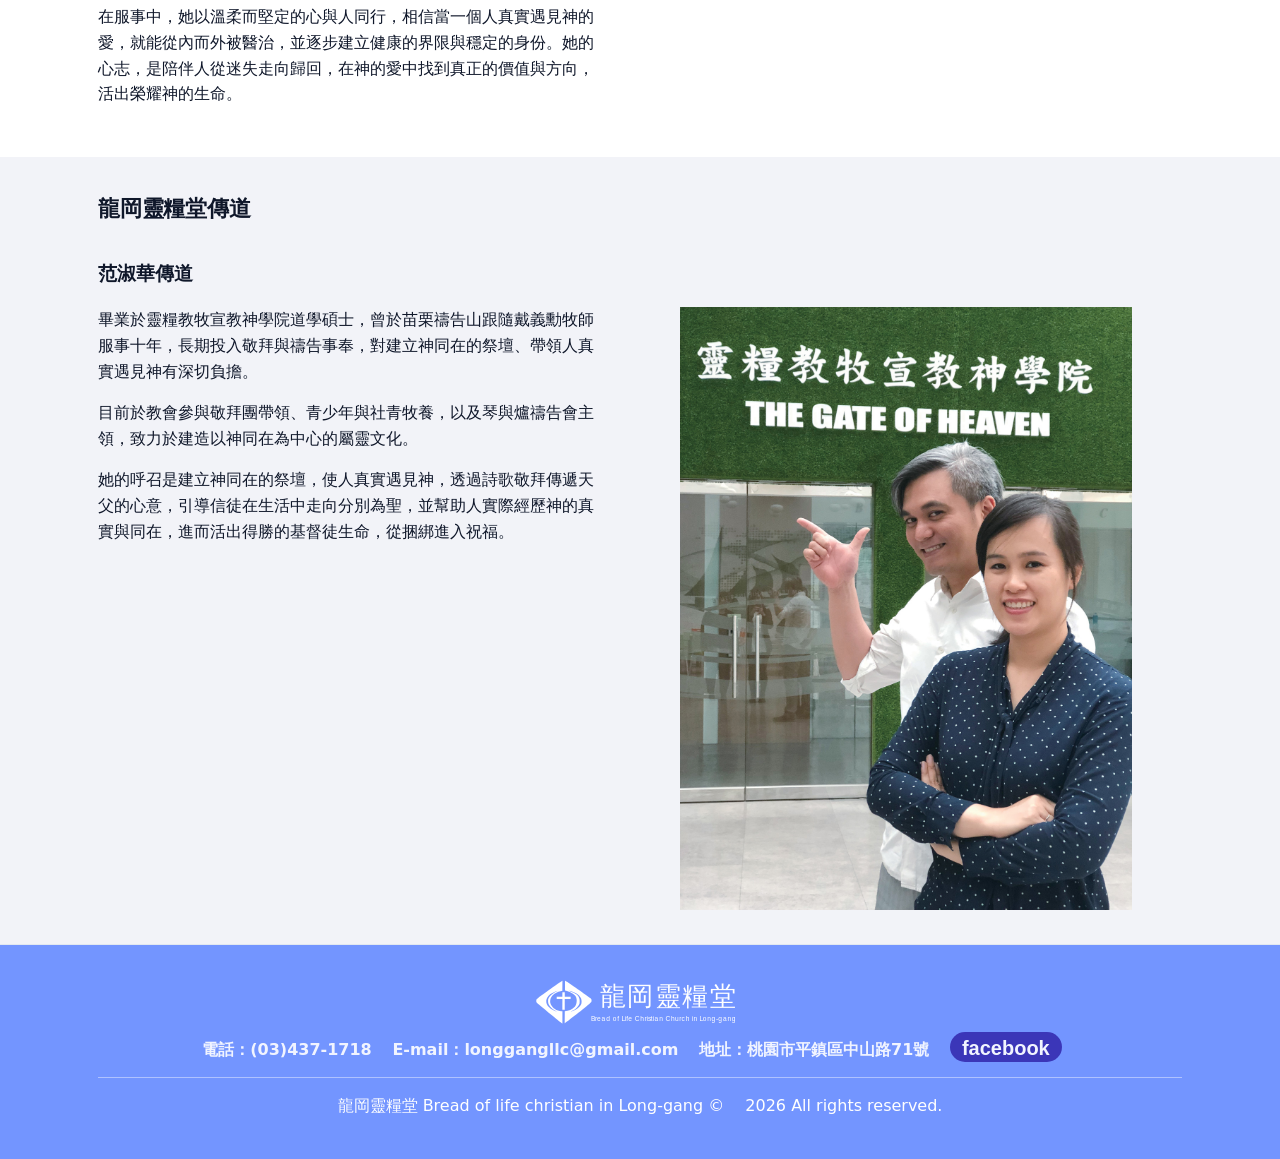
==== commit b7d67dc1: "Add files via upload" ====
--- a/about.html
+++ b/about.html
@@ -131,9 +131,9 @@
       <div class="grid1">
         <div class=""><!--card-->
           <h3>黃銘富牧師</h3>
-          <p>主耶穌說：我來了，是要叫羊(或做人)得生命，並且得得更豐盛。 </p>
-          <p>
-            因著這樣的感動和對龍岡的愛，一群弟兄姊妹被差派建立了龍岡靈糧堂。藉著十字架福音的大能，神要拯救許多被黑暗的偶像權勢綑綁，和困苦孤獨的人，使人人都可以享受屬天的平安喜樂，得著豐盛的生命。
+          <p>主耶穌說：我來了，是要叫羊(或做人)得生命，並且得的更豐盛。 </p>
+          <p>
+            因著這樣的感動和對龍岡的愛，一群弟兄姊妹被差派建立了龍岡靈糧堂。藉著十字架福音的大能，神要拯救許多被黑暗的偶像權勢綑綁，和困苦孤獨的人，使每個人都可以享受屬天的平安喜樂，得著豐盛的生命。
             </p>
             <p>
             我們是看重相愛合一的教會，每位神的兒女都在小組中得到關懷牧養。教會有紮實的真理培育系統，建立有根有基的信仰，增長各人靈命與事奉能力，盼望培育人人作主門徒，活出基督，榮神益人。
--- a/style.css
+++ b/style.css
@@ -297,7 +297,7 @@
     }
     .card h3{margin:4px 0 6px;font-size:20px}
     .card p{margin:0 0 18px 0;color:var(--muted)}
-    .meta{margin-top:10px;color:var(--muted);font-weight:650;font-size:14px}
+    .meta{margin-top:10px;color:var(--muted);font-weight:650;font-size:15px}
     .card-color{
       /*background: var(--card);*/
       border: 1px solid var(--border);
